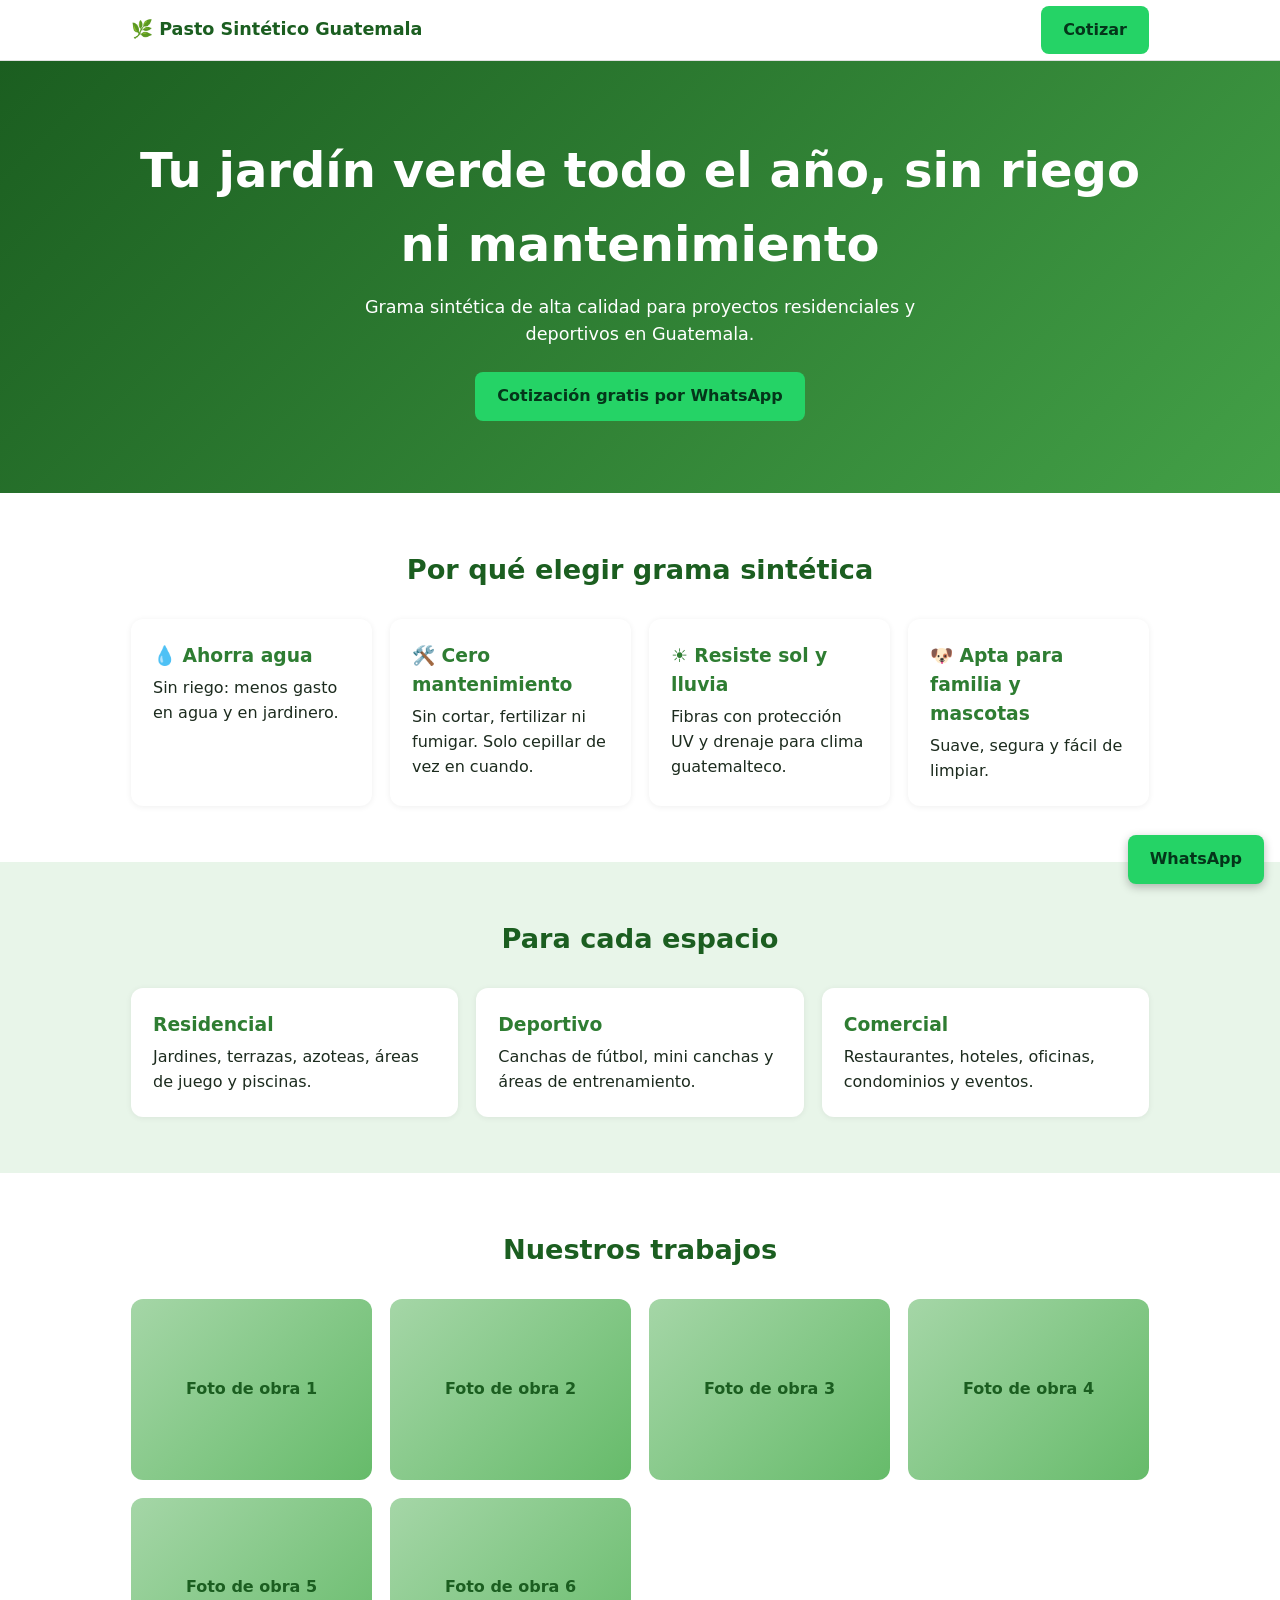
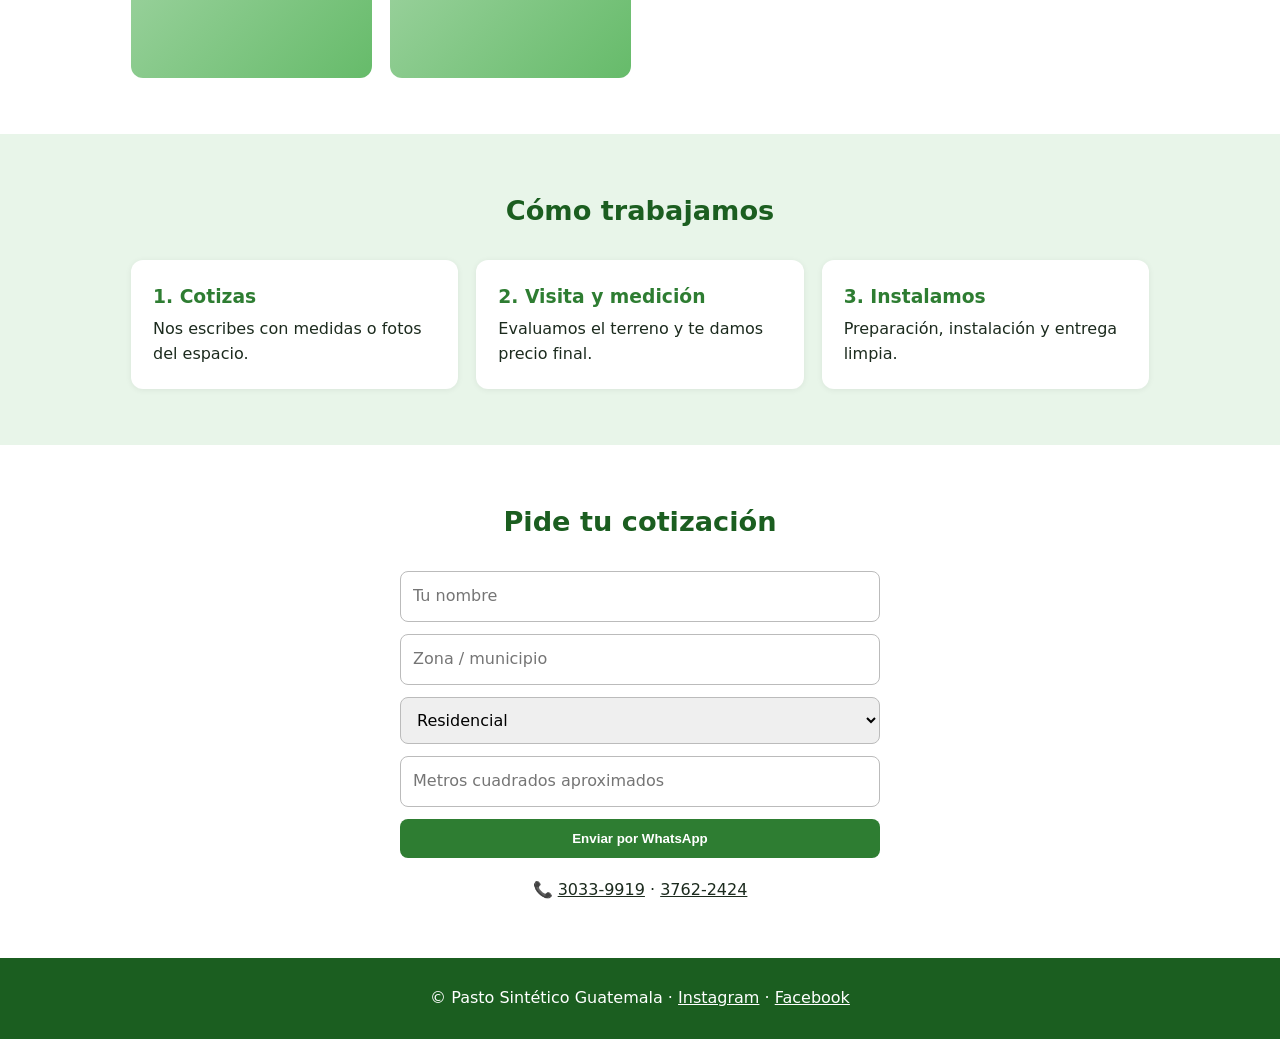
==== pasto-sintetico/index.html @ 7b11b415 "Sitio y plan de marketing para Pasto Sintético Guatemala Co-Authored-By: Claude Sonnet 5.5 <noreply@" ====
<!doctype html>
<html lang="es">
<head>
<meta charset="utf-8">
<meta name="viewport" content="width=device-width,initial-scale=1">
<title>Pasto Sintético Guatemala | Grama sintética residencial y deportiva</title>
<meta name="description" content="Grama sintética de alta calidad para jardines, terrazas y canchas en Guatemala. Cotización gratis por WhatsApp.">
<style>
:root{--g:#2e7d32;--gd:#1b5e20;--gl:#e8f5e9;--t:#1c2b1e;--w:#fff}
*{box-sizing:border-box;margin:0}
body{font-family:system-ui,-apple-system,Segoe UI,Roboto,sans-serif;color:var(--t);line-height:1.55;background:var(--w)}
a{color:inherit}
.wrap{max-width:1050px;margin:auto;padding:0 16px}
header{position:sticky;top:0;background:var(--w);border-bottom:1px solid #e0e0e0;z-index:9}
header .wrap{display:flex;justify-content:space-between;align-items:center;height:60px}
header b{color:var(--gd);font-size:1.1rem}
.btn{display:inline-block;background:var(--g);color:var(--w);padding:12px 22px;border-radius:8px;text-decoration:none;font-weight:600}
.btn:hover{background:var(--gd)}
.btn.wa{background:#25d366;color:#04361a}
.hero{background:linear-gradient(135deg,var(--gd),#43a047);color:var(--w);padding:72px 0;text-align:center}
.hero h1{font-size:clamp(1.8rem,5vw,3rem);margin-bottom:12px}
.hero p{max-width:600px;margin:0 auto 24px;font-size:1.1rem}
section{padding:56px 0}
section.alt{background:var(--gl)}
h2{text-align:center;color:var(--gd);margin-bottom:28px;font-size:1.7rem}
.grid{display:grid;grid-template-columns:repeat(auto-fit,minmax(230px,1fr));gap:18px}
.card{background:var(--w);border-radius:12px;padding:22px;box-shadow:0 1px 6px #0001}
.card h3{color:var(--g);margin-bottom:6px}
.ph{aspect-ratio:4/3;border-radius:12px;background:linear-gradient(135deg,#a5d6a7,#66bb6a);display:flex;align-items:center;justify-content:center;color:var(--gd);font-weight:600;text-align:center;padding:8px}
.ph img{width:100%;height:100%;object-fit:cover;border-radius:12px}
form{max-width:480px;margin:auto;display:grid;gap:12px}
input,select,textarea{width:100%;padding:12px;border:1px solid #bbb;border-radius:8px;font:inherit}
footer{background:var(--gd);color:var(--w);text-align:center;padding:28px 16px}
.fab{position:fixed;right:16px;bottom:16px;z-index:10;box-shadow:0 3px 10px #0004}
</style>
</head>
<body>
<header><div class="wrap"><b>🌿 Pasto Sintético Guatemala</b><a class="btn wa" href="https://wa.me/50230339919?text=Hola,%20quiero%20cotizar%20grama%20sint%C3%A9tica">Cotizar</a></div></header>

<div class="hero"><div class="wrap">
<h1>Tu jardín verde todo el año, sin riego ni mantenimiento</h1>
<p>Grama sintética de alta calidad para proyectos residenciales y deportivos en Guatemala.</p>
<a class="btn wa" href="https://wa.me/50230339919?text=Hola,%20quiero%20cotizar%20grama%20sint%C3%A9tica">Cotización gratis por WhatsApp</a>
</div></div>

<section><div class="wrap">
<h2>Por qué elegir grama sintética</h2>
<div class="grid">
<div class="card"><h3>💧 Ahorra agua</h3><p>Sin riego: menos gasto en agua y en jardinero.</p></div>
<div class="card"><h3>🛠️ Cero mantenimiento</h3><p>Sin cortar, fertilizar ni fumigar. Solo cepillar de vez en cuando.</p></div>
<div class="card"><h3>☀️ Resiste sol y lluvia</h3><p>Fibras con protección UV y drenaje para clima guatemalteco.</p></div>
<div class="card"><h3>🐶 Apta para familia y mascotas</h3><p>Suave, segura y fácil de limpiar.</p></div>
</div></div></section>

<section class="alt"><div class="wrap">
<h2>Para cada espacio</h2>
<div class="grid">
<div class="card"><h3>Residencial</h3><p>Jardines, terrazas, azoteas, áreas de juego y piscinas.</p></div>
<div class="card"><h3>Deportivo</h3><p>Canchas de fútbol, mini canchas y áreas de entrenamiento.</p></div>
<div class="card"><h3>Comercial</h3><p>Restaurantes, hoteles, oficinas, condominios y eventos.</p></div>
</div></div></section>

<section><div class="wrap">
<h2>Nuestros trabajos</h2>
<div class="grid">
<!-- Reemplazar por <img src="fotos/obra1.jpg" alt="..."> con fotos de Instagram/Facebook del cliente -->
<div class="ph">Foto de obra 1</div><div class="ph">Foto de obra 2</div><div class="ph">Foto de obra 3</div>
<div class="ph">Foto de obra 4</div><div class="ph">Foto de obra 5</div><div class="ph">Foto de obra 6</div>
</div></div></section>

<section class="alt"><div class="wrap">
<h2>Cómo trabajamos</h2>
<div class="grid">
<div class="card"><h3>1. Cotizas</h3><p>Nos escribes con medidas o fotos del espacio.</p></div>
<div class="card"><h3>2. Visita y medición</h3><p>Evaluamos el terreno y te damos precio final.</p></div>
<div class="card"><h3>3. Instalamos</h3><p>Preparación, instalación y entrega limpia.</p></div>
</div></div></section>

<section id="contacto"><div class="wrap">
<h2>Pide tu cotización</h2>
<form id="f">
<input name="n" placeholder="Tu nombre" required>
<input name="z" placeholder="Zona / municipio" required>
<select name="t"><option>Residencial</option><option>Deportivo</option><option>Comercial</option></select>
<input name="m" placeholder="Metros cuadrados aproximados">
<button class="btn" style="border:0;cursor:pointer">Enviar por WhatsApp</button>
</form>
<p style="text-align:center;margin-top:20px">📞 <a href="tel:+50230339919">3033-9919</a> · <a href="tel:+50237622424">3762-2424</a></p>
</div></section>

<footer>© Pasto Sintético Guatemala · <a href="https://www.instagram.com/pasto_sintetico_en_guatemala">Instagram</a> · <a href="https://www.facebook.com/share/19YzjC29UP/">Facebook</a></footer>
<a class="btn wa fab" href="https://wa.me/50230339919">WhatsApp</a>

<script>
f.onsubmit=e=>{e.preventDefault();const d=new FormData(f);
const msg=`Hola, soy ${d.get('n')} de ${d.get('z')}. Quiero cotizar grama sintética ${d.get('t')} (${d.get('m')||'m² por definir'}).`;
location.href='https://wa.me/50230339919?text='+encodeURIComponent(msg)}
</script>
</body>
</html>
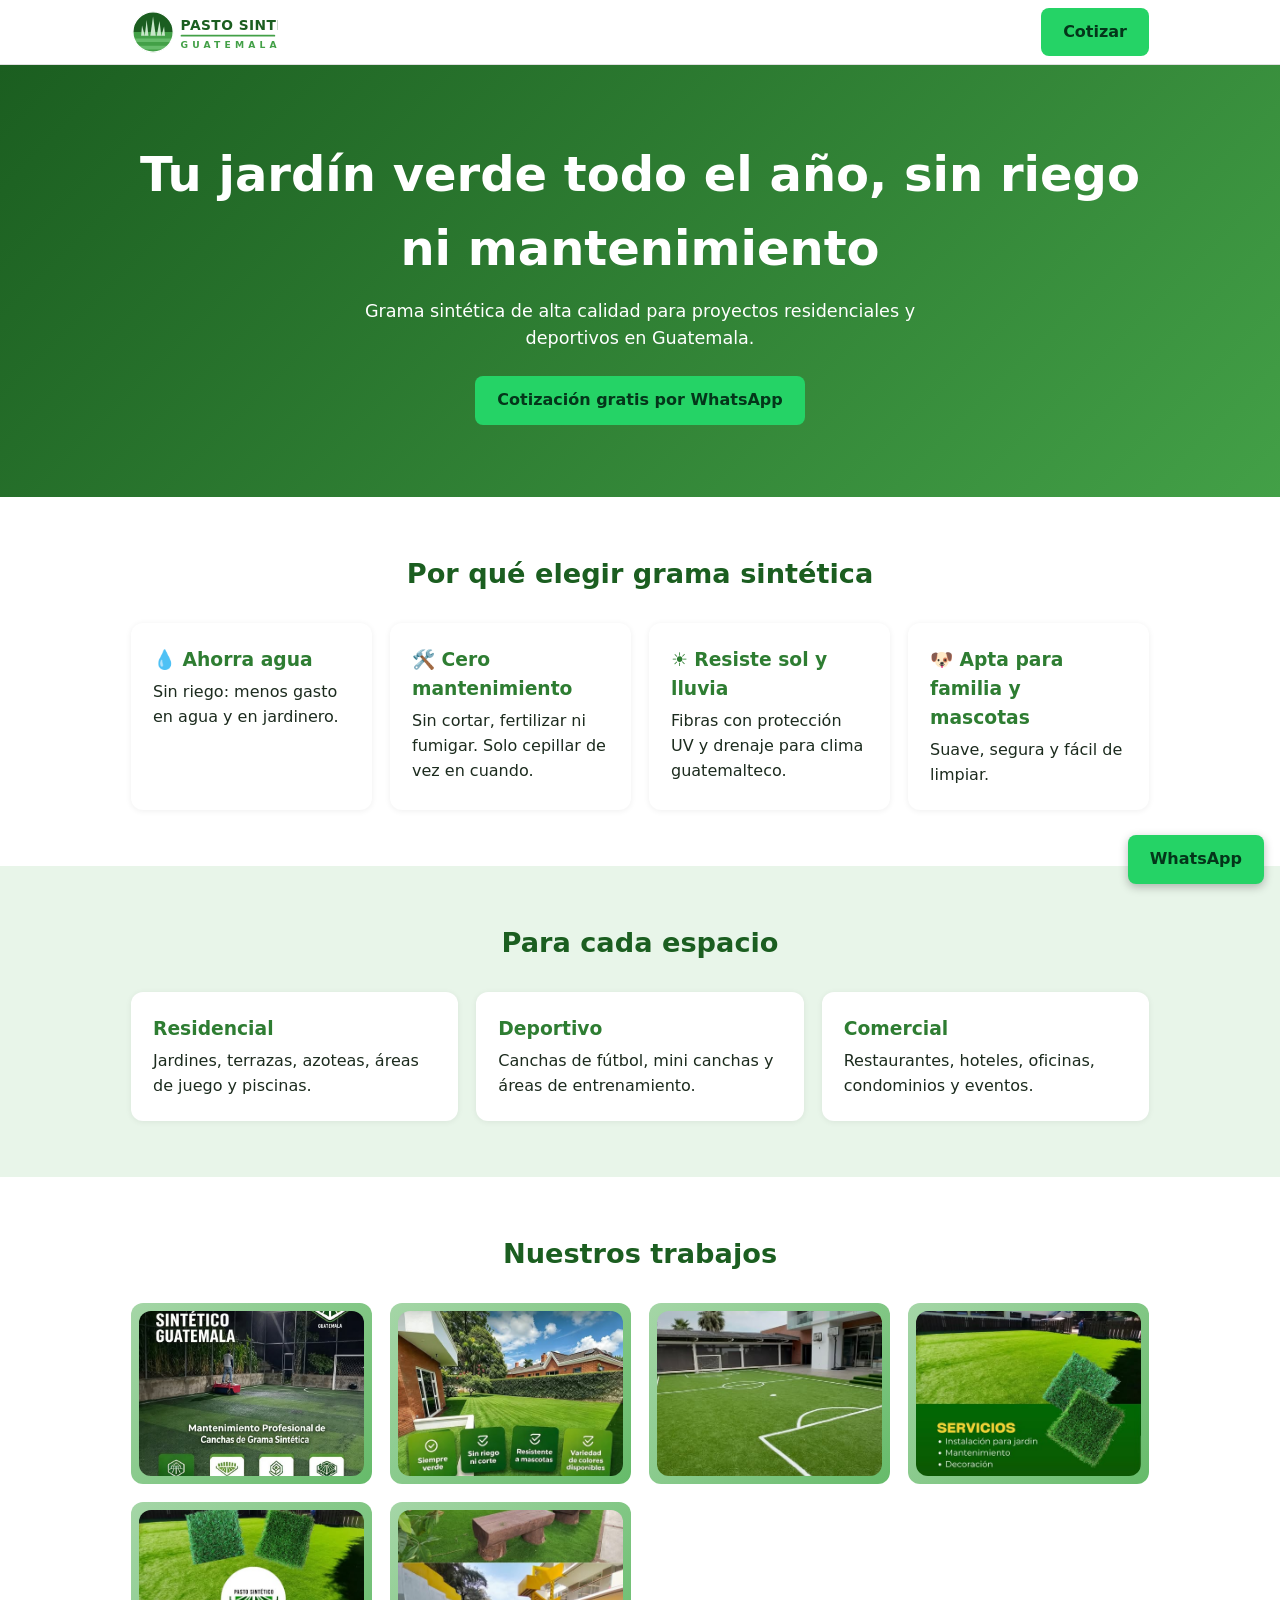
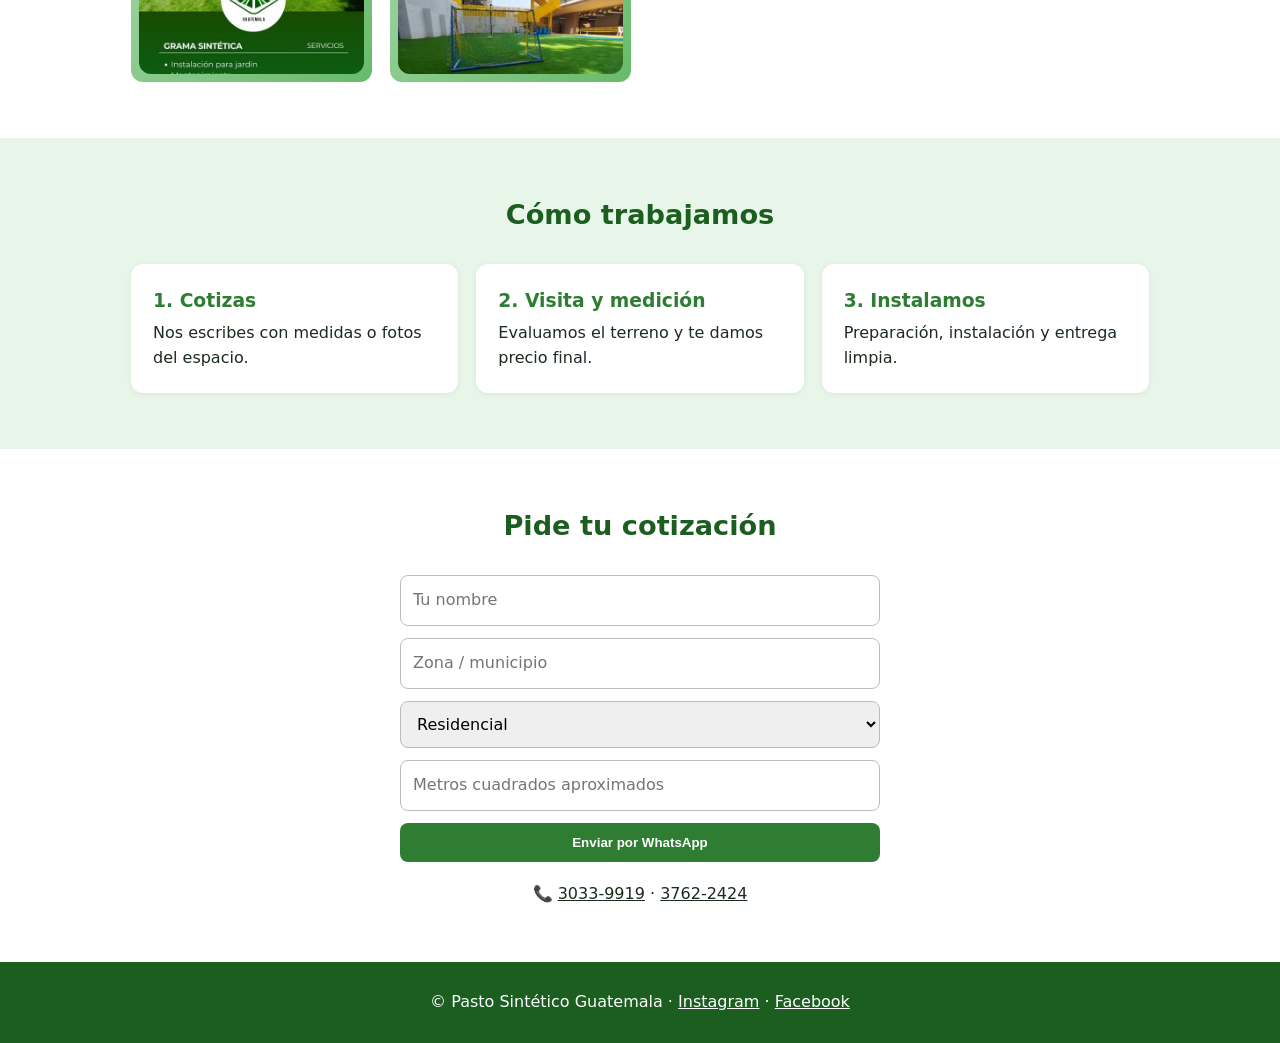
==== commit 49ab0f79: "Logo rediseñado y fotos de obras en galería Co-Authored-By: Claude Sonnet 5.5 <noreply@anthropic.com" ====
--- a/pasto-sintetico/index.html
+++ b/pasto-sintetico/index.html
@@ -12,7 +12,7 @@
 a{color:inherit}
 .wrap{max-width:1050px;margin:auto;padding:0 16px}
 header{position:sticky;top:0;background:var(--w);border-bottom:1px solid #e0e0e0;z-index:9}
-header .wrap{display:flex;justify-content:space-between;align-items:center;height:60px}
+header .wrap{display:flex;justify-content:space-between;align-items:center;height:64px}
 header b{color:var(--gd);font-size:1.1rem}
 .btn{display:inline-block;background:var(--g);color:var(--w);padding:12px 22px;border-radius:8px;text-decoration:none;font-weight:600}
 .btn:hover{background:var(--gd)}
@@ -35,7 +35,7 @@
 </style>
 </head>
 <body>
-<header><div class="wrap"><b>🌿 Pasto Sintético Guatemala</b><a class="btn wa" href="https://wa.me/50230339919?text=Hola,%20quiero%20cotizar%20grama%20sint%C3%A9tica">Cotizar</a></div></header>
+<header><div class="wrap"><img src="logo.svg" alt="Pasto Sintético Guatemala" style="height:44px"><a class="btn wa" href="https://wa.me/50230339919?text=Hola,%20quiero%20cotizar%20grama%20sint%C3%A9tica">Cotizar</a></div></header>
 
 <div class="hero"><div class="wrap">
 <h1>Tu jardín verde todo el año, sin riego ni mantenimiento</h1>
@@ -63,9 +63,12 @@
 <section><div class="wrap">
 <h2>Nuestros trabajos</h2>
 <div class="grid">
-<!-- Reemplazar por <img src="fotos/obra1.jpg" alt="..."> con fotos de Instagram/Facebook del cliente -->
-<div class="ph">Foto de obra 1</div><div class="ph">Foto de obra 2</div><div class="ph">Foto de obra 3</div>
-<div class="ph">Foto de obra 4</div><div class="ph">Foto de obra 5</div><div class="ph">Foto de obra 6</div>
+<div class="ph"><img src="fotos/obra1.jpg" alt="Instalación de grama sintética en Guatemala" loading="lazy"></div>
+<div class="ph"><img src="fotos/obra2.jpg" alt="Instalación de grama sintética en Guatemala" loading="lazy"></div>
+<div class="ph"><img src="fotos/obra3.jpg" alt="Instalación de grama sintética en Guatemala" loading="lazy"></div>
+<div class="ph"><img src="fotos/obra4.jpg" alt="Instalación de grama sintética en Guatemala" loading="lazy"></div>
+<div class="ph"><img src="fotos/obra5.jpg" alt="Instalación de grama sintética en Guatemala" loading="lazy"></div>
+<div class="ph"><img src="fotos/obra6.jpg" alt="Instalación de grama sintética en Guatemala" loading="lazy"></div>
 </div></div></section>
 
 <section class="alt"><div class="wrap">
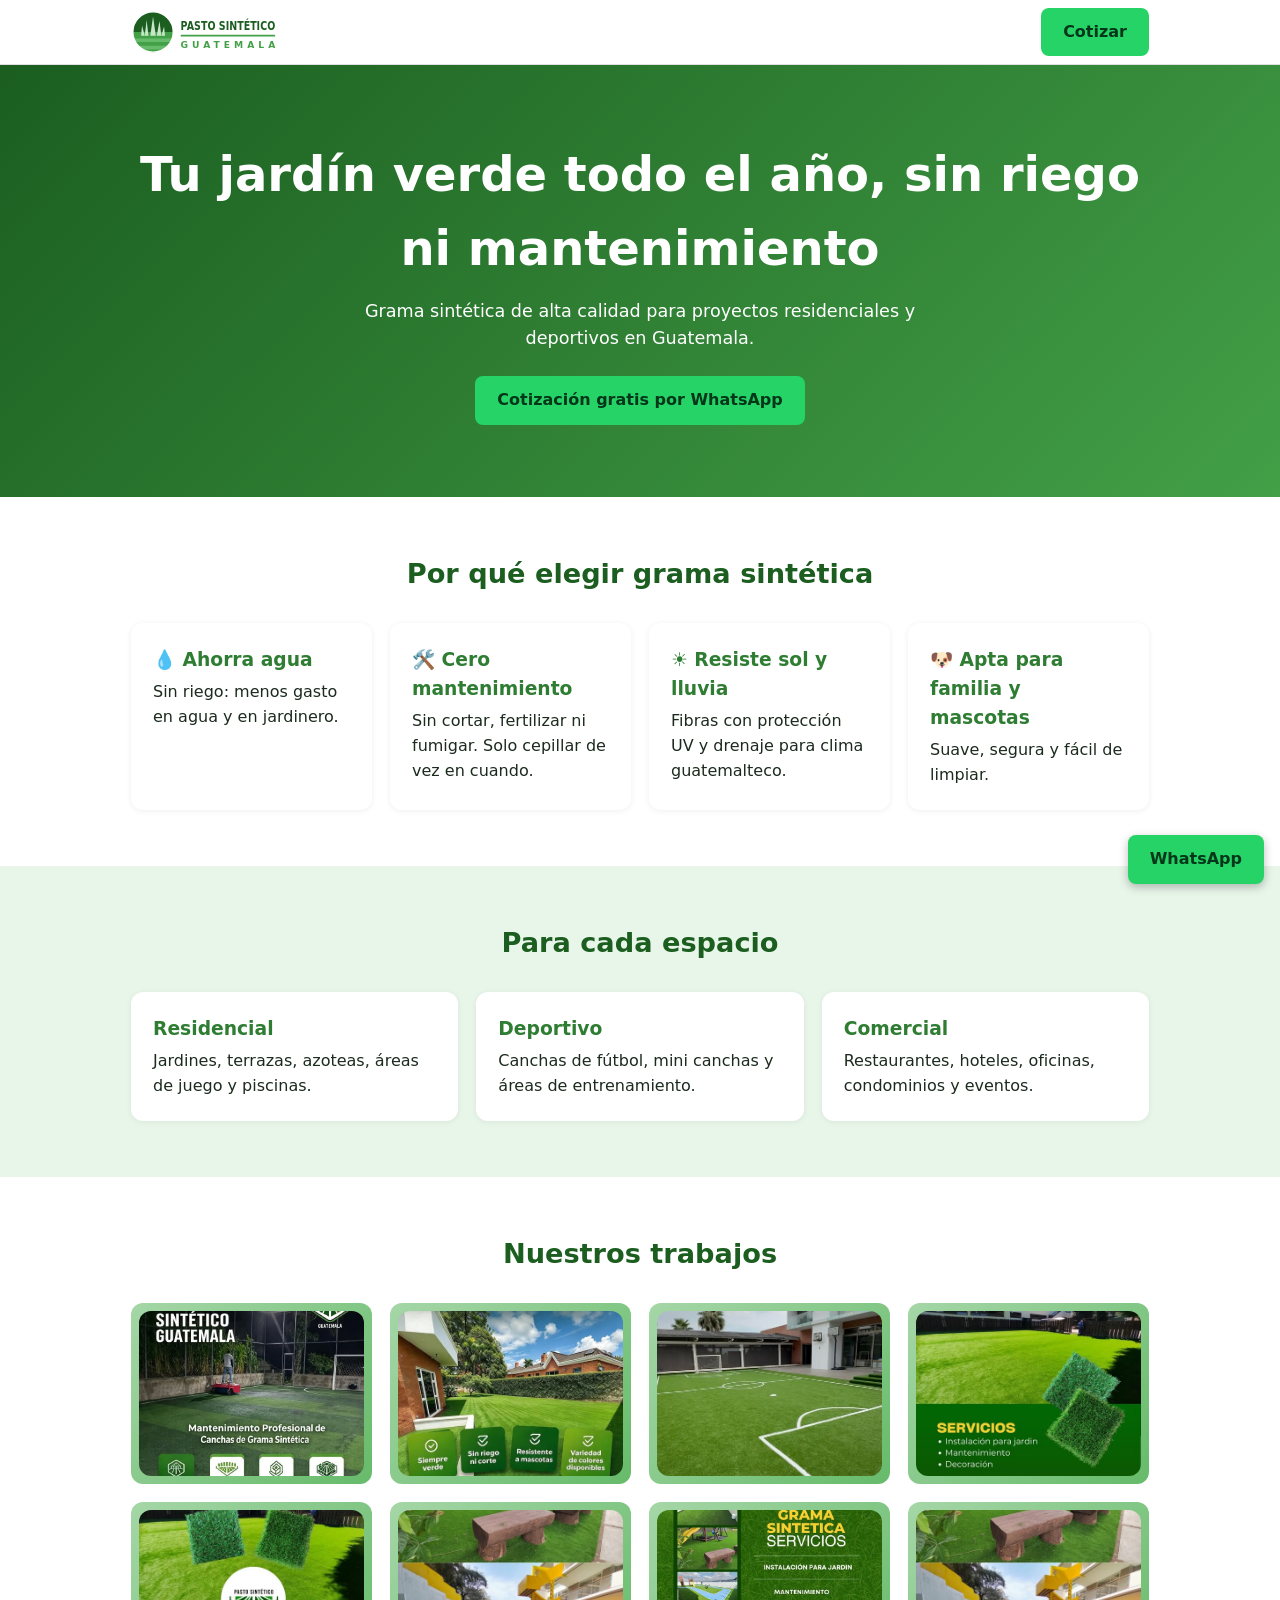
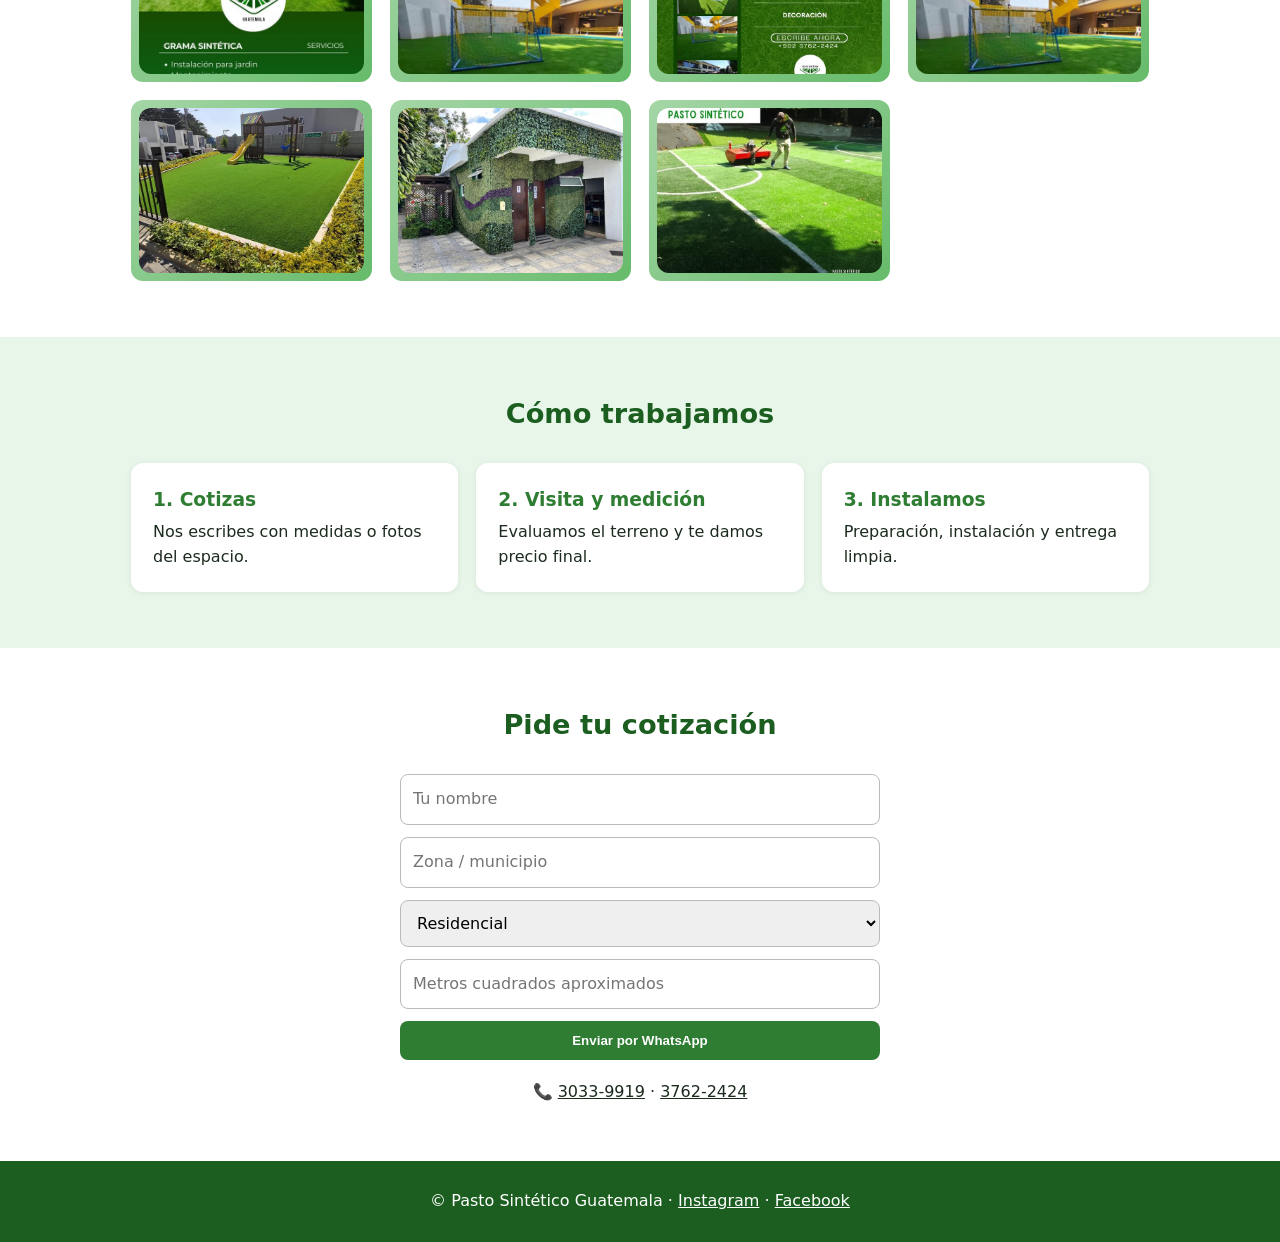
==== commit f5ee316d: "Más fotos de obras en la galería Co-Authored-By: Claude Sonnet 5.5 <noreply@anthropic.com>" ====
--- a/pasto-sintetico/index.html
+++ b/pasto-sintetico/index.html
@@ -69,6 +69,11 @@
 <div class="ph"><img src="fotos/obra4.jpg" alt="Instalación de grama sintética en Guatemala" loading="lazy"></div>
 <div class="ph"><img src="fotos/obra5.jpg" alt="Instalación de grama sintética en Guatemala" loading="lazy"></div>
 <div class="ph"><img src="fotos/obra6.jpg" alt="Instalación de grama sintética en Guatemala" loading="lazy"></div>
+<div class="ph"><img src="fotos/obra7.jpg" alt="Instalación de grama sintética en Guatemala" loading="lazy"></div>
+<div class="ph"><img src="fotos/obra8.jpg" alt="Instalación de grama sintética en Guatemala" loading="lazy"></div>
+<div class="ph"><img src="fotos/obra9.jpg" alt="Instalación de grama sintética en Guatemala" loading="lazy"></div>
+<div class="ph"><img src="fotos/obra10.jpg" alt="Instalación de grama sintética en Guatemala" loading="lazy"></div>
+<div class="ph"><img src="fotos/obra11.jpg" alt="Instalación de grama sintética en Guatemala" loading="lazy"></div>
 </div></div></section>
 
 <section class="alt"><div class="wrap">
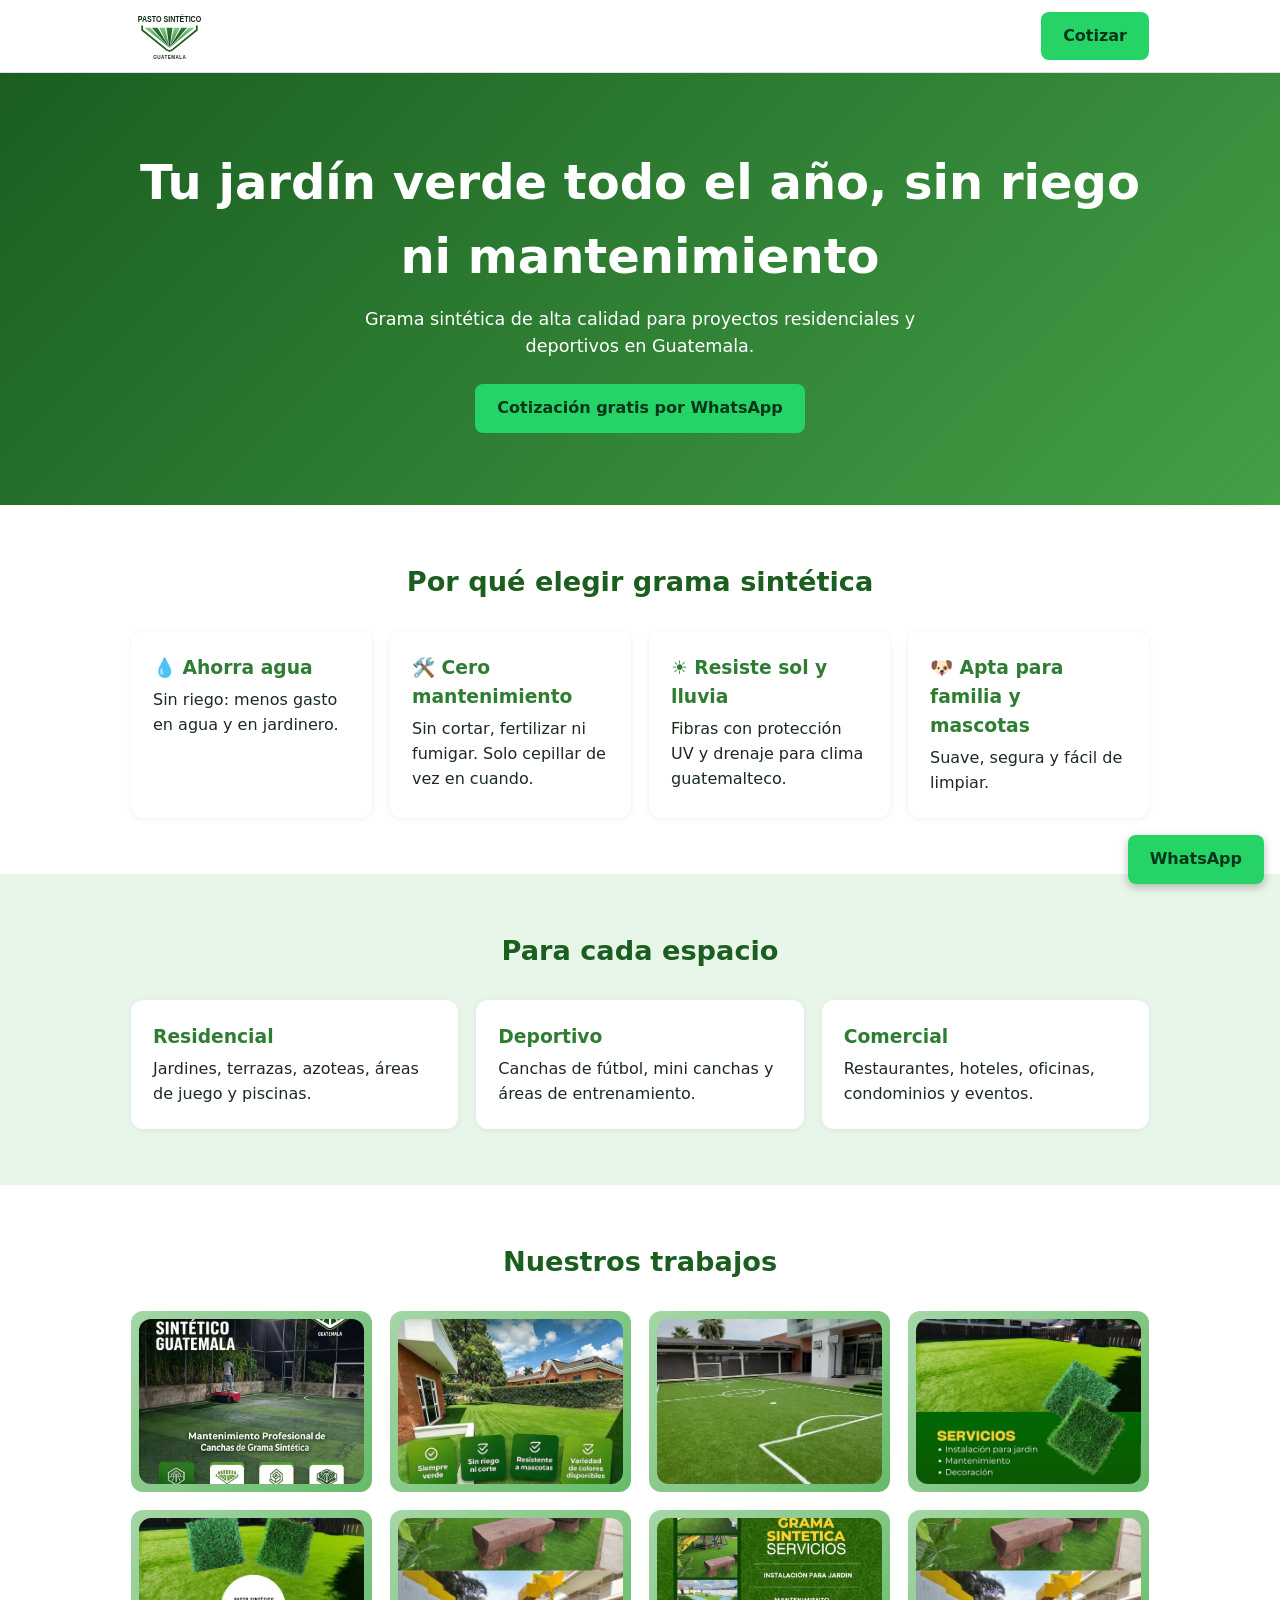
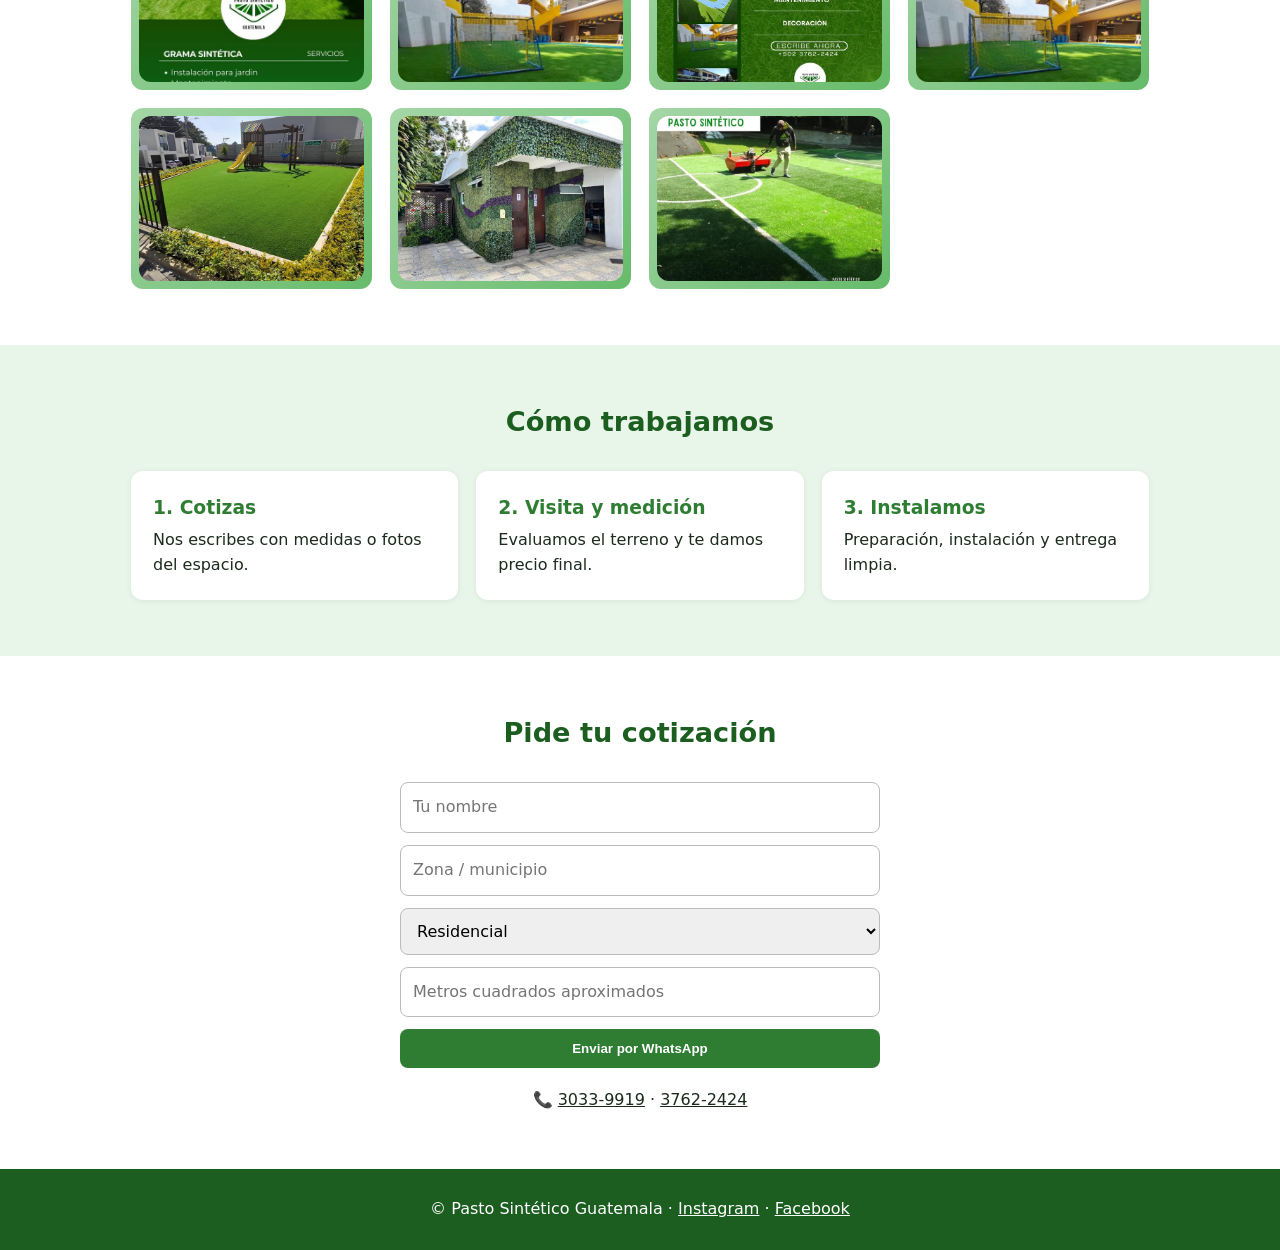
==== commit 0e567abb: "Logo rediseñado fiel al original" ====
--- a/pasto-sintetico/index.html
+++ b/pasto-sintetico/index.html
@@ -12,7 +12,7 @@
 a{color:inherit}
 .wrap{max-width:1050px;margin:auto;padding:0 16px}
 header{position:sticky;top:0;background:var(--w);border-bottom:1px solid #e0e0e0;z-index:9}
-header .wrap{display:flex;justify-content:space-between;align-items:center;height:64px}
+header .wrap{display:flex;justify-content:space-between;align-items:center;height:72px}
 header b{color:var(--gd);font-size:1.1rem}
 .btn{display:inline-block;background:var(--g);color:var(--w);padding:12px 22px;border-radius:8px;text-decoration:none;font-weight:600}
 .btn:hover{background:var(--gd)}
@@ -35,7 +35,7 @@
 </style>
 </head>
 <body>
-<header><div class="wrap"><img src="logo.svg" alt="Pasto Sintético Guatemala" style="height:44px"><a class="btn wa" href="https://wa.me/50230339919?text=Hola,%20quiero%20cotizar%20grama%20sint%C3%A9tica">Cotizar</a></div></header>
+<header><div class="wrap"><img src="logo.svg" alt="Pasto Sintético Guatemala" style="height:52px"><a class="btn wa" href="https://wa.me/50230339919?text=Hola,%20quiero%20cotizar%20grama%20sint%C3%A9tica">Cotizar</a></div></header>
 
 <div class="hero"><div class="wrap">
 <h1>Tu jardín verde todo el año, sin riego ni mantenimiento</h1>
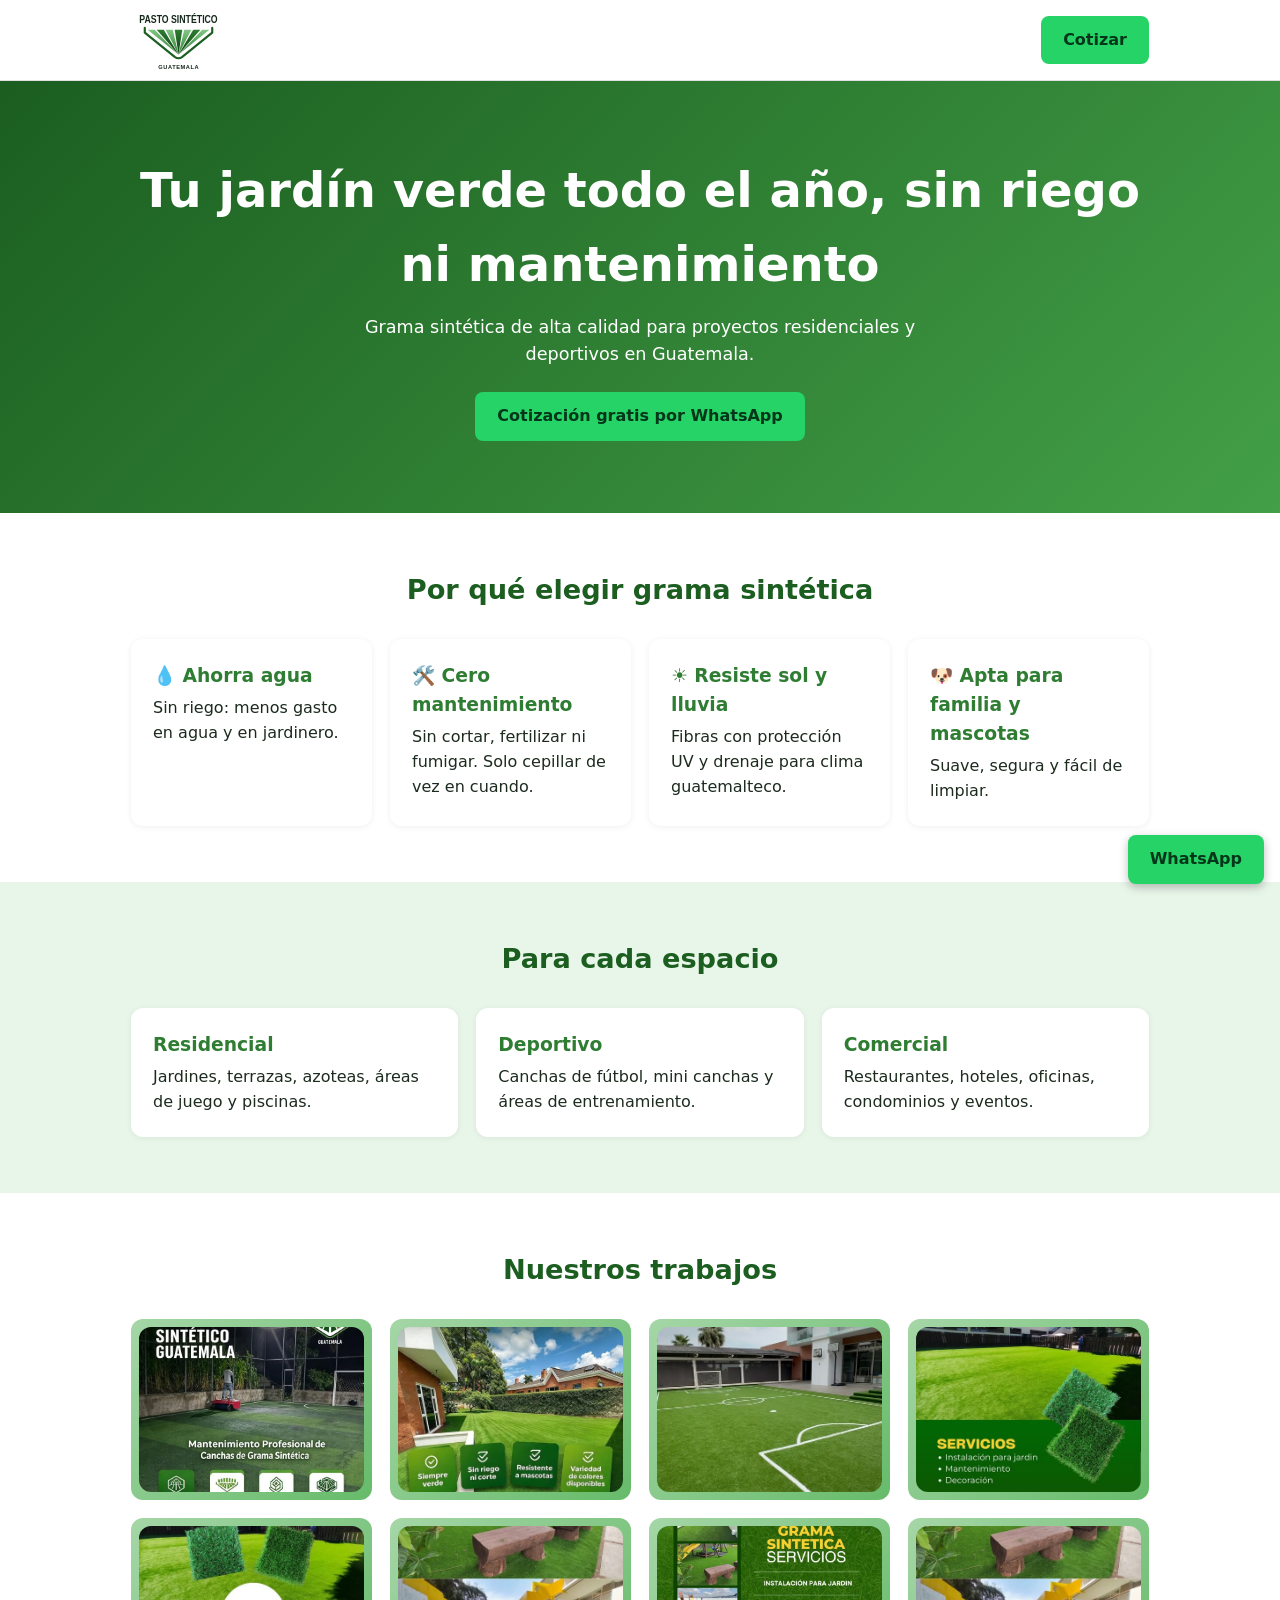
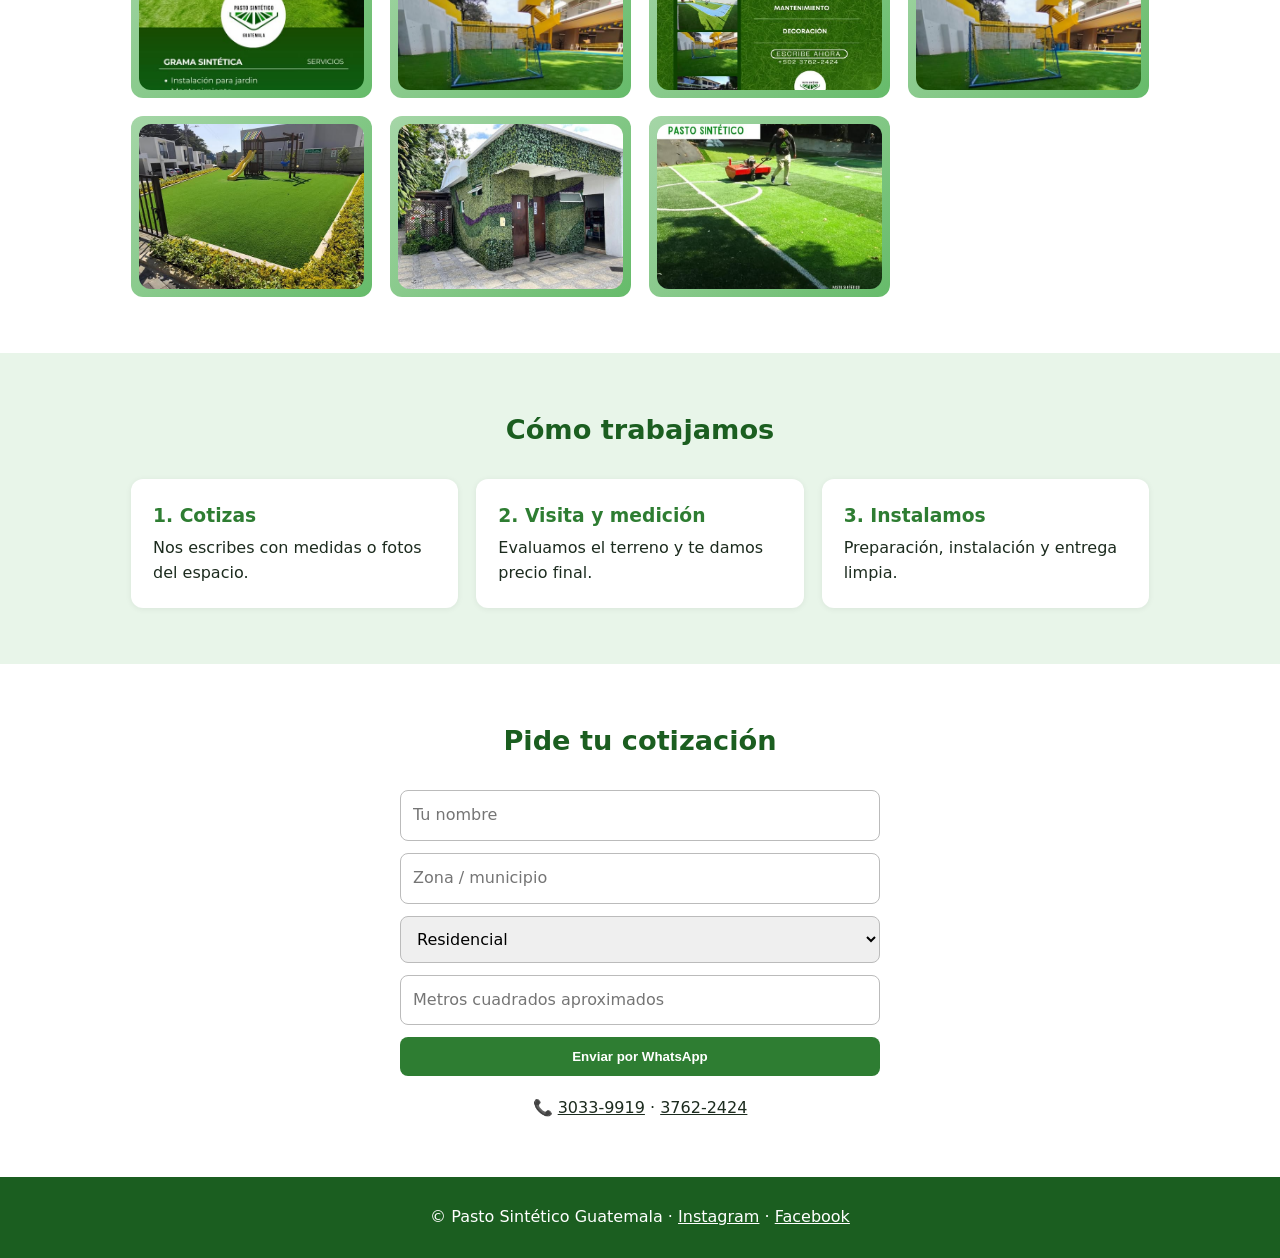
==== commit d04a1325: "Logo más grande en encabezado" ====
--- a/pasto-sintetico/index.html
+++ b/pasto-sintetico/index.html
@@ -12,7 +12,7 @@
 a{color:inherit}
 .wrap{max-width:1050px;margin:auto;padding:0 16px}
 header{position:sticky;top:0;background:var(--w);border-bottom:1px solid #e0e0e0;z-index:9}
-header .wrap{display:flex;justify-content:space-between;align-items:center;height:72px}
+header .wrap{display:flex;justify-content:space-between;align-items:center;height:80px}
 header b{color:var(--gd);font-size:1.1rem}
 .btn{display:inline-block;background:var(--g);color:var(--w);padding:12px 22px;border-radius:8px;text-decoration:none;font-weight:600}
 .btn:hover{background:var(--gd)}
@@ -35,7 +35,7 @@
 </style>
 </head>
 <body>
-<header><div class="wrap"><img src="logo.svg" alt="Pasto Sintético Guatemala" style="height:52px"><a class="btn wa" href="https://wa.me/50230339919?text=Hola,%20quiero%20cotizar%20grama%20sint%C3%A9tica">Cotizar</a></div></header>
+<header><div class="wrap"><img src="logo.svg" alt="Pasto Sintético Guatemala" style="height:64px"><a class="btn wa" href="https://wa.me/50230339919?text=Hola,%20quiero%20cotizar%20grama%20sint%C3%A9tica">Cotizar</a></div></header>
 
 <div class="hero"><div class="wrap">
 <h1>Tu jardín verde todo el año, sin riego ni mantenimiento</h1>
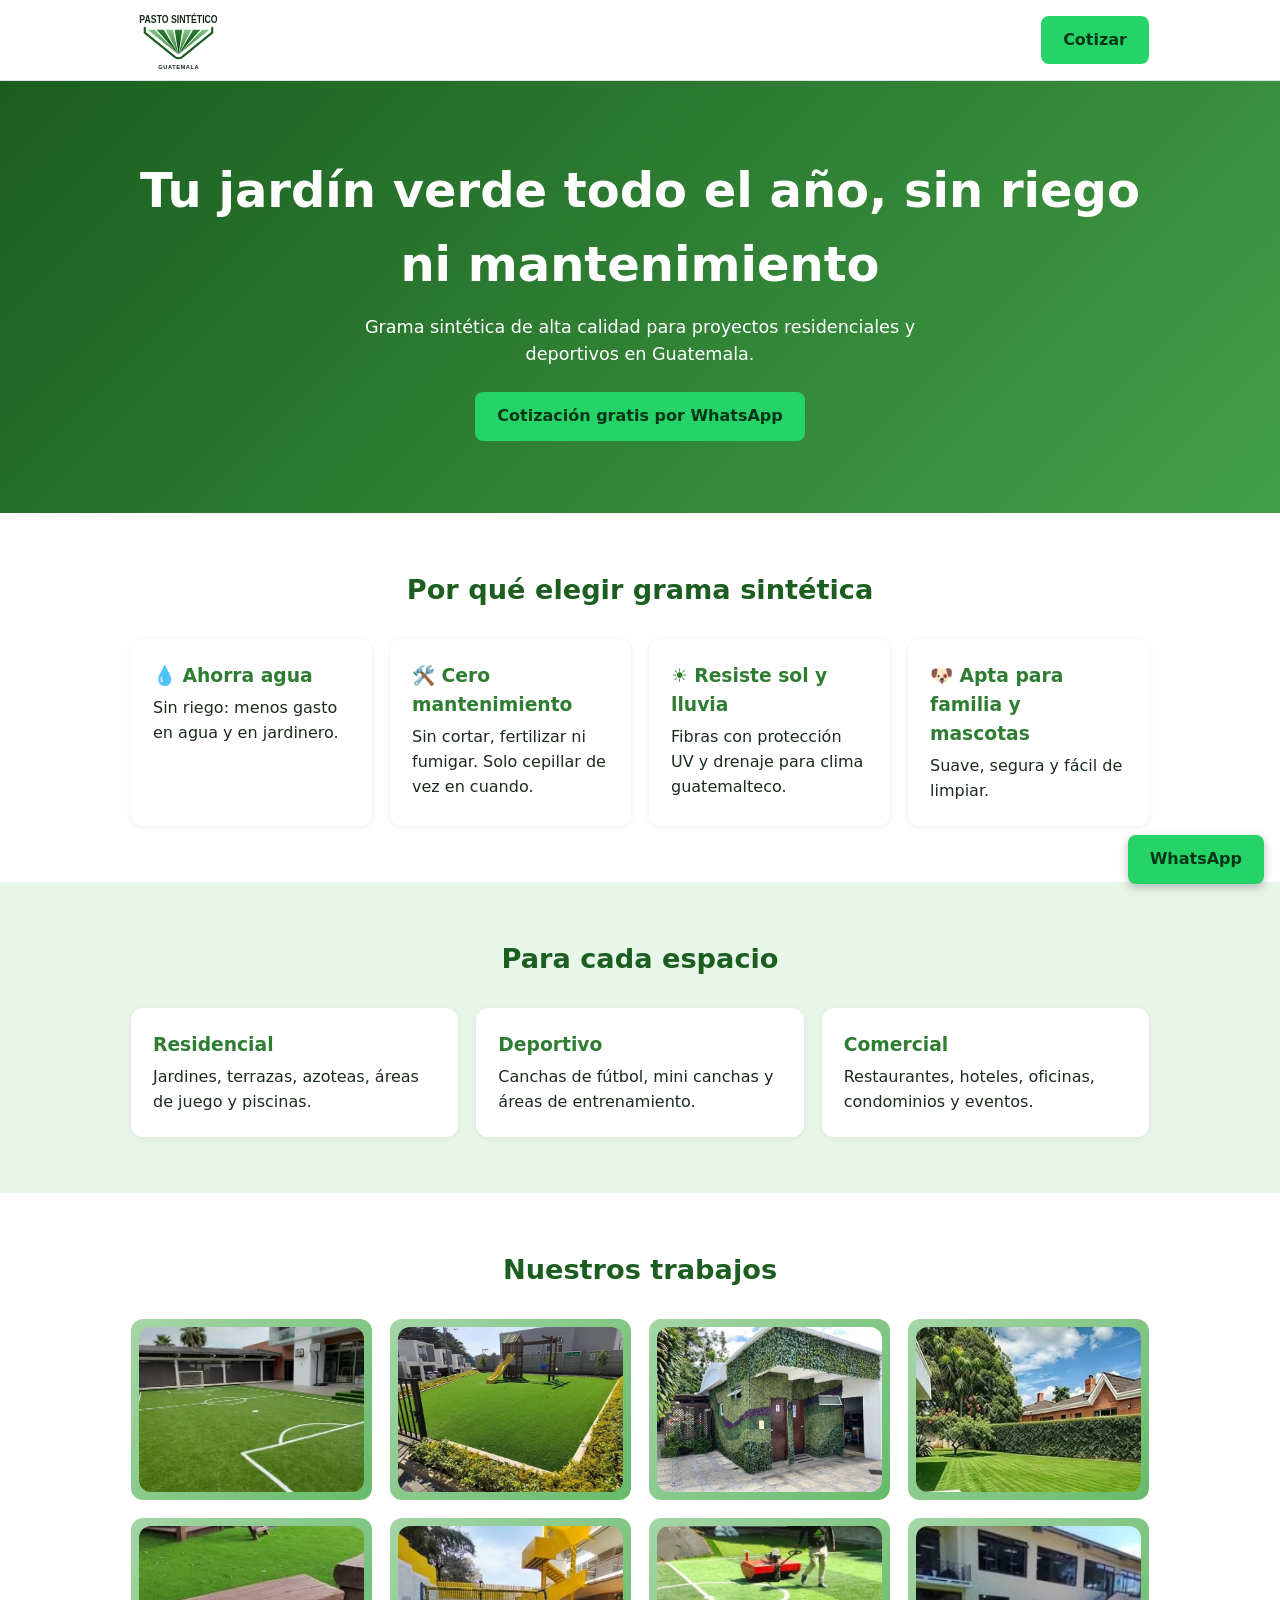
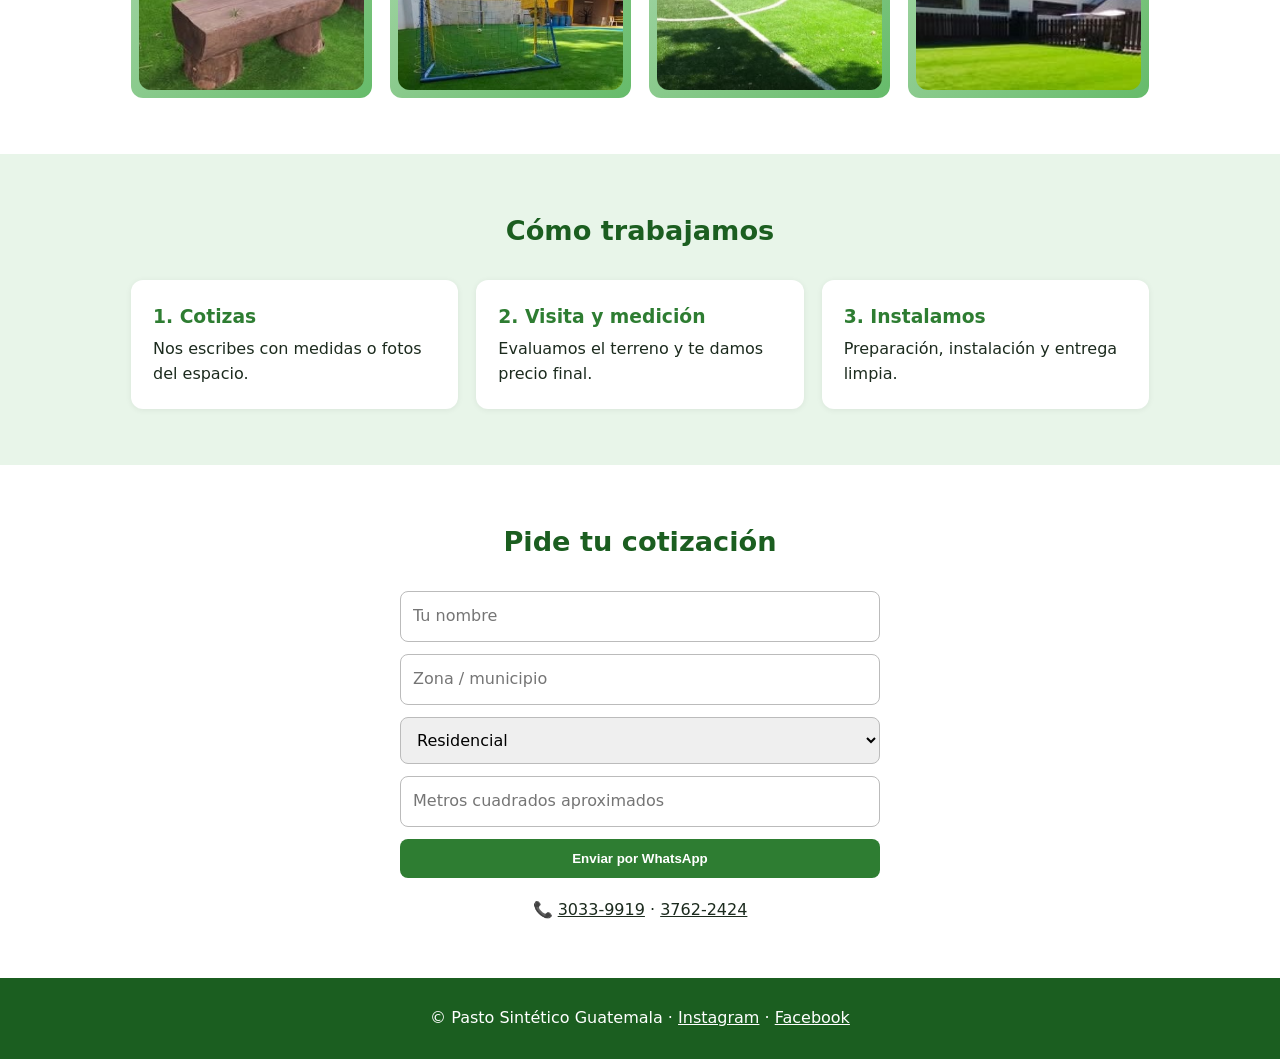
==== commit 81268319: "Galería con fotos recortadas sin publicidad" ====
--- a/pasto-sintetico/index.html
+++ b/pasto-sintetico/index.html
@@ -63,17 +63,14 @@
 <section><div class="wrap">
 <h2>Nuestros trabajos</h2>
 <div class="grid">
-<div class="ph"><img src="fotos/obra1.jpg" alt="Instalación de grama sintética en Guatemala" loading="lazy"></div>
-<div class="ph"><img src="fotos/obra2.jpg" alt="Instalación de grama sintética en Guatemala" loading="lazy"></div>
-<div class="ph"><img src="fotos/obra3.jpg" alt="Instalación de grama sintética en Guatemala" loading="lazy"></div>
-<div class="ph"><img src="fotos/obra4.jpg" alt="Instalación de grama sintética en Guatemala" loading="lazy"></div>
-<div class="ph"><img src="fotos/obra5.jpg" alt="Instalación de grama sintética en Guatemala" loading="lazy"></div>
-<div class="ph"><img src="fotos/obra6.jpg" alt="Instalación de grama sintética en Guatemala" loading="lazy"></div>
-<div class="ph"><img src="fotos/obra7.jpg" alt="Instalación de grama sintética en Guatemala" loading="lazy"></div>
-<div class="ph"><img src="fotos/obra8.jpg" alt="Instalación de grama sintética en Guatemala" loading="lazy"></div>
-<div class="ph"><img src="fotos/obra9.jpg" alt="Instalación de grama sintética en Guatemala" loading="lazy"></div>
-<div class="ph"><img src="fotos/obra10.jpg" alt="Instalación de grama sintética en Guatemala" loading="lazy"></div>
-<div class="ph"><img src="fotos/obra11.jpg" alt="Instalación de grama sintética en Guatemala" loading="lazy"></div>
+<div class="ph"><img src="fotos/limpias/l1.jpg" alt="Instalación de grama sintética en Guatemala" loading="lazy"></div>
+<div class="ph"><img src="fotos/limpias/l2.jpg" alt="Instalación de grama sintética en Guatemala" loading="lazy"></div>
+<div class="ph"><img src="fotos/limpias/l3.jpg" alt="Instalación de grama sintética en Guatemala" loading="lazy"></div>
+<div class="ph"><img src="fotos/limpias/l4.jpg" alt="Instalación de grama sintética en Guatemala" loading="lazy"></div>
+<div class="ph"><img src="fotos/limpias/l5.jpg" alt="Instalación de grama sintética en Guatemala" loading="lazy"></div>
+<div class="ph"><img src="fotos/limpias/l6.jpg" alt="Instalación de grama sintética en Guatemala" loading="lazy"></div>
+<div class="ph"><img src="fotos/limpias/l7.jpg" alt="Instalación de grama sintética en Guatemala" loading="lazy"></div>
+<div class="ph"><img src="fotos/limpias/l8.jpg" alt="Instalación de grama sintética en Guatemala" loading="lazy"></div>
 </div></div></section>
 
 <section class="alt"><div class="wrap">
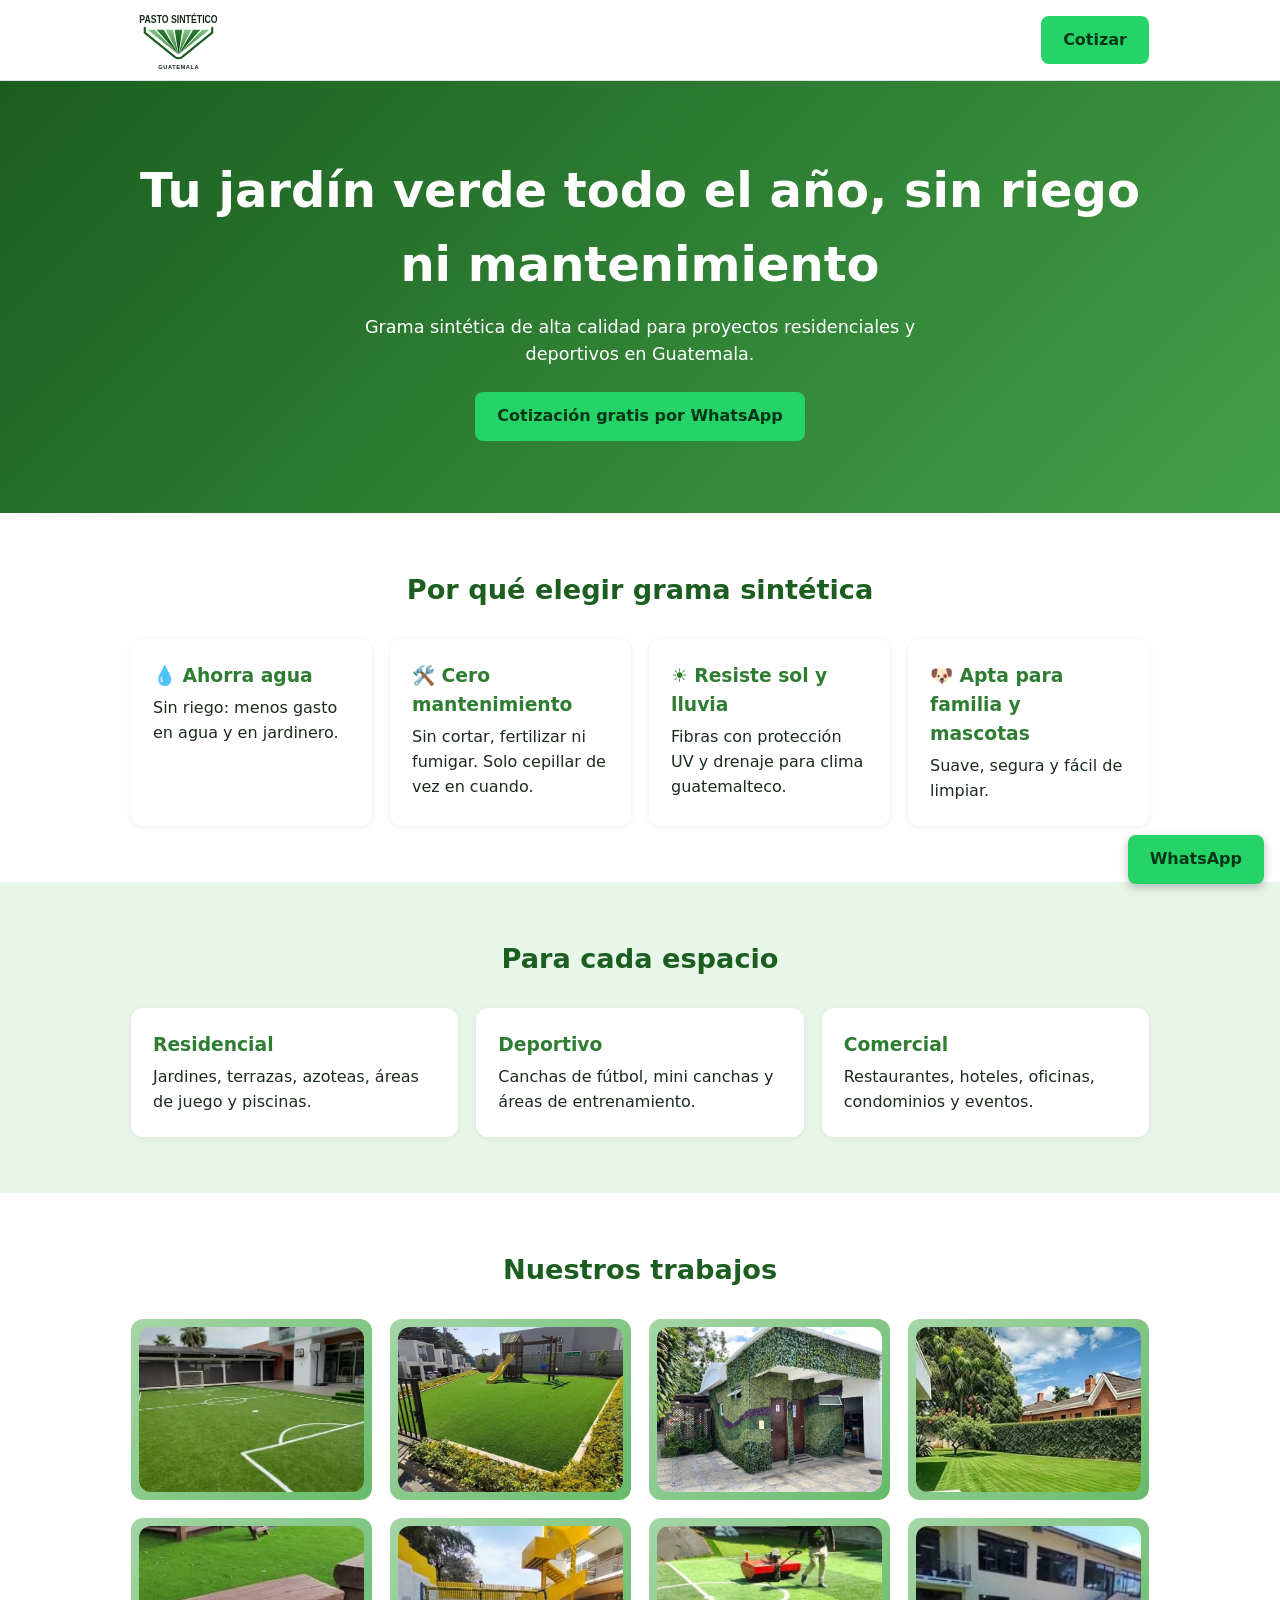
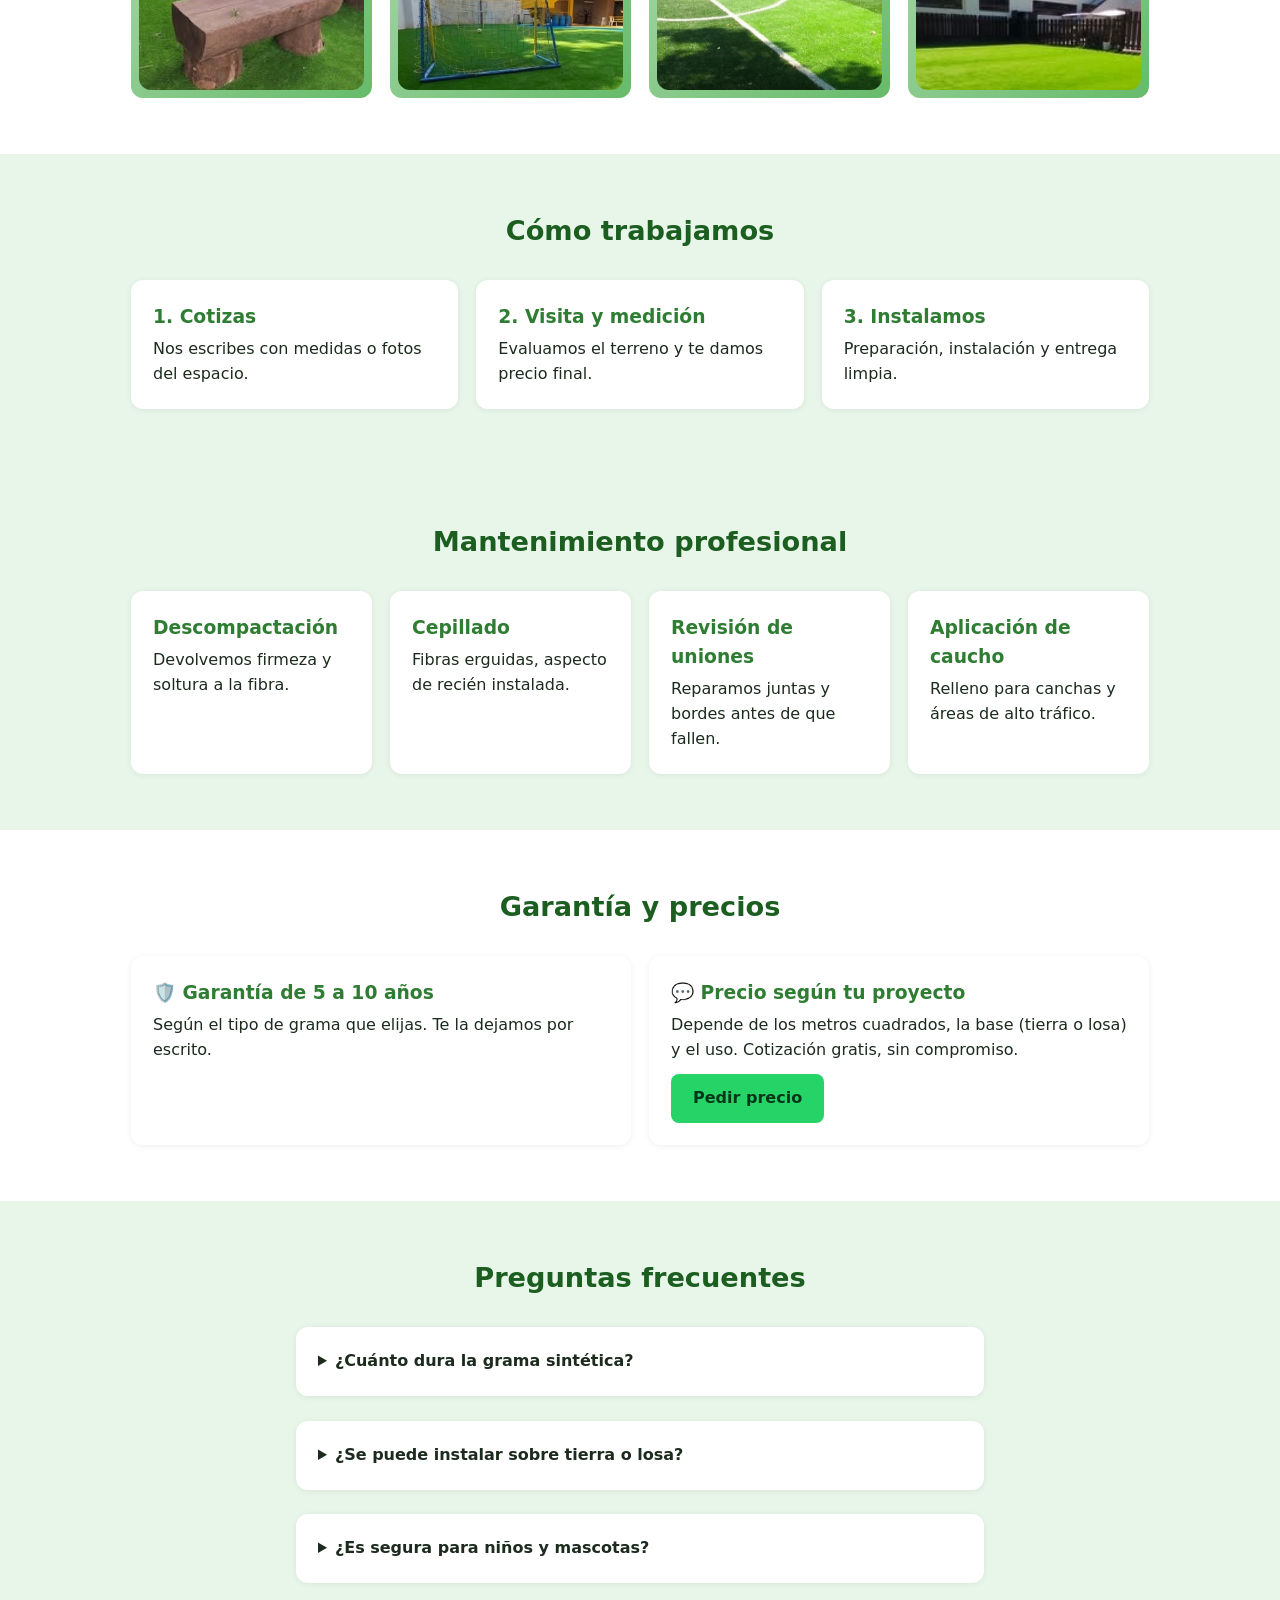
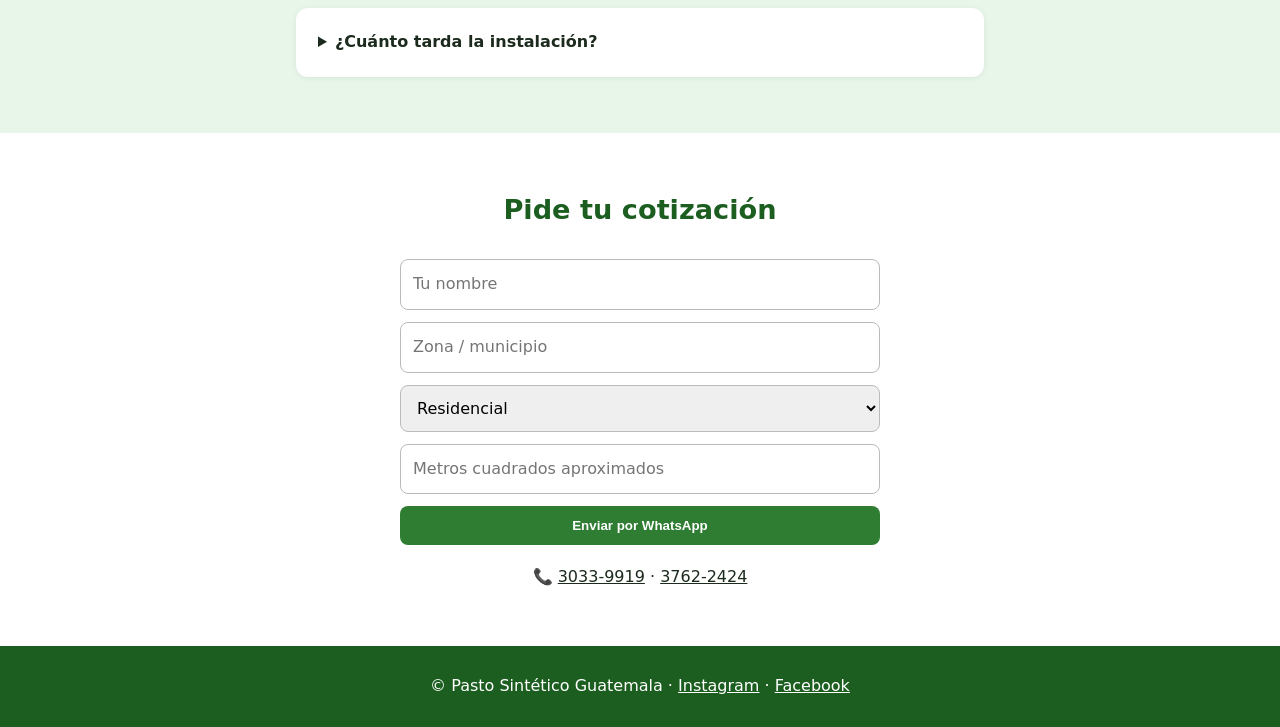
==== commit 4666dbfc: "Secciones de mantenimiento, garantía, precios y preguntas frecuentes" ====
--- a/pasto-sintetico/index.html
+++ b/pasto-sintetico/index.html
@@ -81,6 +81,32 @@
 <div class="card"><h3>3. Instalamos</h3><p>Preparación, instalación y entrega limpia.</p></div>
 </div></div></section>
 
+<section class="alt"><div class="wrap">
+<h2>Mantenimiento profesional</h2>
+<div class="grid">
+<div class="card"><h3>Descompactación</h3><p>Devolvemos firmeza y soltura a la fibra.</p></div>
+<div class="card"><h3>Cepillado</h3><p>Fibras erguidas, aspecto de recién instalada.</p></div>
+<div class="card"><h3>Revisión de uniones</h3><p>Reparamos juntas y bordes antes de que fallen.</p></div>
+<div class="card"><h3>Aplicación de caucho</h3><p>Relleno para canchas y áreas de alto tráfico.</p></div>
+</div></div></section>
+
+<section><div class="wrap">
+<h2>Garantía y precios</h2>
+<div class="grid">
+<div class="card"><h3>🛡️ Garantía de 5 a 10 años</h3><p>Según el tipo de grama que elijas. Te la dejamos por escrito.</p></div>
+<div class="card"><h3>💬 Precio según tu proyecto</h3><p>Depende de los metros cuadrados, la base (tierra o losa) y el uso. Cotización gratis, sin compromiso.</p>
+<!-- TODO cliente: poner rango "desde Q__ por m²" cuando lo confirme -->
+<p style="margin-top:12px"><a class="btn wa" href="https://wa.me/50230339919?text=Hola,%20quiero%20saber%20precios%20de%20grama%20sint%C3%A9tica">Pedir precio</a></p></div>
+</div></div></section>
+
+<section class="alt"><div class="wrap" style="max-width:720px">
+<h2>Preguntas frecuentes</h2>
+<details class="card"><summary><b>¿Cuánto dura la grama sintética?</b></summary><p>Con buen mantenimiento, varios años; la garantía va de 5 a 10 años según el producto.</p></details><br>
+<details class="card"><summary><b>¿Se puede instalar sobre tierra o losa?</b></summary><p>Sí, en ambos. Preparamos la base antes de instalar.</p></details><br>
+<details class="card"><summary><b>¿Es segura para niños y mascotas?</b></summary><p>Sí, es suave y fácil de limpiar.</p></details><br>
+<details class="card"><summary><b>¿Cuánto tarda la instalación?</b></summary><p>Depende del área; te damos el tiempo exacto en la cotización.</p></details>
+</div></section>
+
 <section id="contacto"><div class="wrap">
 <h2>Pide tu cotización</h2>
 <form id="f">
